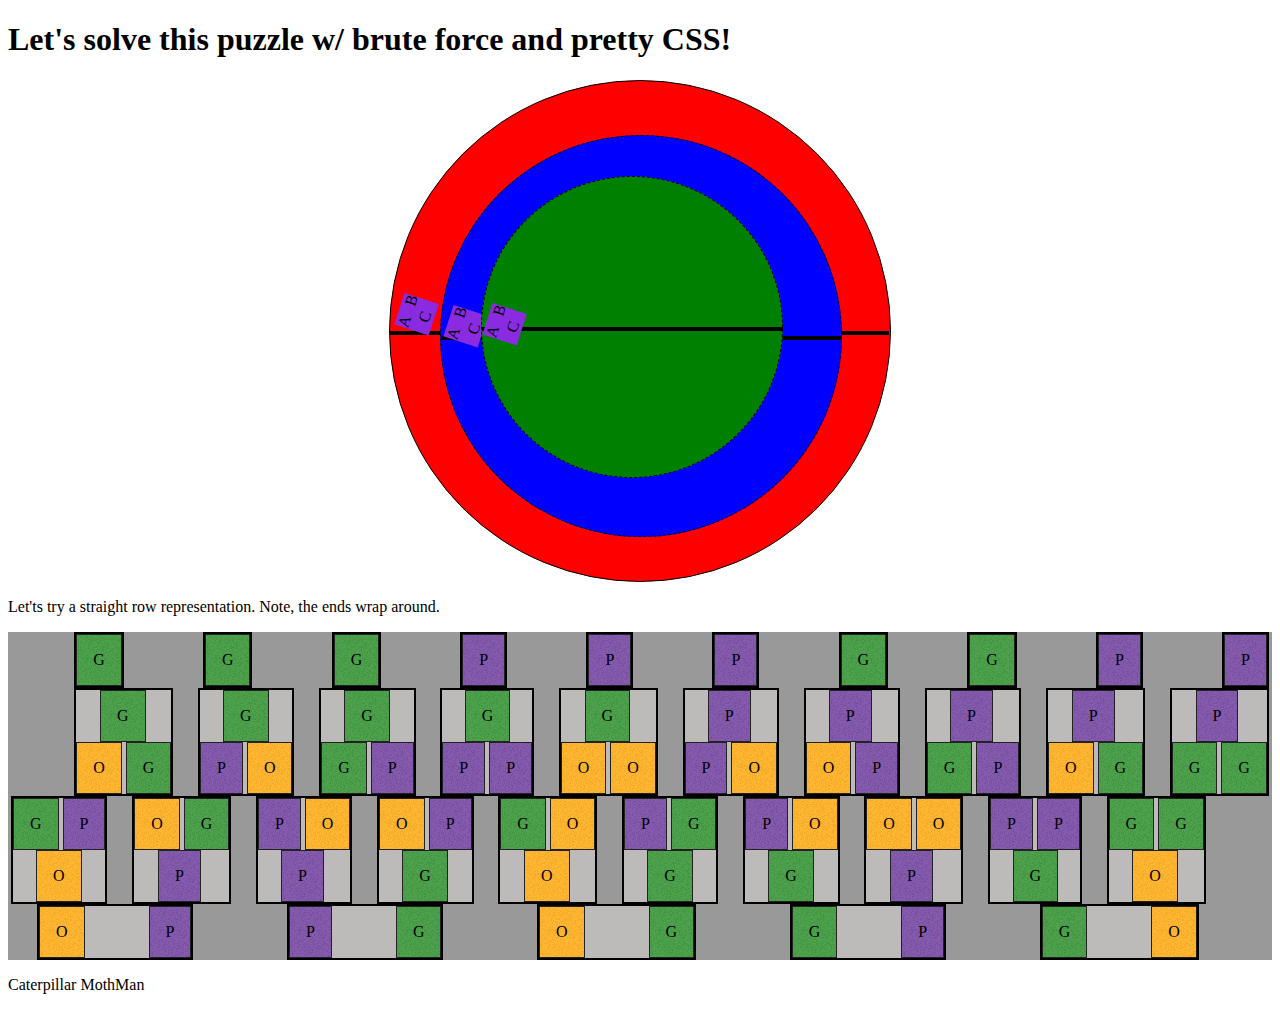
==== puzzle-circle.html @ ad0e80b0 "Setup work: html,css done; JS started." ====
<!DOCTYPE html>
<html>
  <head>
    <meta charset="UTF-8">
    <title>Circle Puzzle</title>
    <script src="mechanics.js" defer></script>
    <link rel="stylesheet" href="puzzle-circle.css" type="text/css">

  </head>
  <body>
    <h1>Let's solve this puzzle w/ brute force and pretty CSS!</h1>

    <section class="circle-puzzle">
      <div class="layer-one">
        <div class="line"></div>
        <span>A  &nbsp B <br>C</span>

        <div class="layer-two">
          <div class="line"></div>
          <span>A  &nbsp B <br>C</span>

          <div class="layer-three">
            <div class="line"></div>
            <span>A  &nbsp B <br>C</span>

          </div>
        </div>
      </div>
    </section>

    <!-- Straight Row Representation -->
    <p> Let'ts try a straight row representation. Note, the ends wrap around.</p>
    <section class="rows-puzzle">
      <div class="row-0">
        <div><span class="green">G</span></div>
        <div><span class="green">G</span></div>
        <div><span class="green">G</span></div>
        <div><span class="purple">P</span></div>
        <div><span class="purple">P</span></div>
        <div><span class="purple">P</span></div>
        <div><span class="green">G</span></div>
        <div><span class="green">G</span></div>
        <div><span class="purple">P</span></div>
        <div><span class="purple">P</span></div>
      </div>

      <div class="row-1">
        <div>
          <span class="green">G</span> <br>
          <span class="orange">O</span>
          <span class="green">G</span>
        </div>
        <div>
          <span class="green">G</span> <br>
          <span class="purple">P</span>
          <span class="orange">O</span>
        </div>
        <div>
          <span class="green">G</span> <br>
          <span class="green">G</span>
          <span class="purple">P</span>
        </div>
        <div>
          <span class="green">G</span> <br>
          <span class="purple">P</span>
          <span class="purple">P</span>
        </div>
        <div>
          <span class="green">G</span> <br>
          <span class="orange">O</span>
          <span class="orange">O</span>
        </div>
        <div>
          <span class="purple">P</span> <br>
          <span class="purple">P</span>
          <span class="orange">O</span>
        </div>
        <div>
          <span class="purple">P</span> <br>
          <span class="orange">O</span>
          <span class="purple">P</span>
        </div>
        <div>
          <span class="purple">P</span> <br>
          <span class="green">G</span>
          <span class="purple">P</span>
        </div>
        <div>
          <span class="purple">P</span> <br>
          <span class="orange">O</span>
          <span class="green">G</span>
        </div>
        <div>
          <span class="purple">P</span> <br>
          <span class="green">G</span>
          <span class="green">G</span>
        </div>
      </div>

      <div class="row-2">
        <div>
          <span class="green">G</span>
          <span class="purple">P</span> <br>
          <span class="orange">O</span>
        </div>
        <div>
          <span class="orange">O</span>
          <span class="green">G</span> <br>
          <span class="purple">P</span>
        </div>
        <div>
          <span class="purple">P</span>
          <span class="orange">O</span> <br>
          <span class="purple">P</span>
        </div>
        <div>
          <span class="orange">O</span>
          <span class="purple">P</span> <br>
          <span class="green">G</span>
        </div>
        <div>
          <span class="green">G</span>
          <span class="orange">O</span> <br>
          <span class="orange">O</span>
        </div>
        <div>
          <span class="purple">P</span>
          <span class="green">G</span> <br>
          <span class="green">G</span>
        </div>
        <div>
          <span class="purple">P</span>
          <span class="orange">O</span> <br>
          <span class="green">G</span>
        </div>
        <div>
          <span class="orange">O</span>
          <span class="orange">O</span> <br>
          <span class="purple">P</span>
        </div>
        <div>
          <span class="purple">P</span>
          <span class="purple">P</span> <br>
          <span class="green">G</span>
        </div>
        <div>
          <span class="green">G</span>
          <span class="green">G</span> <br>
          <span class="orange">O</span>
        </div>
      </div>

      <div class="row-3">
        <div>
          <span class="orange">O</span>
          <span class="purple">P</span> 
        </div>
        <div>
          <span class="purple">P</span>
          <span class="green">G</span>
        </div>
        <div>
          <span class="orange">O</span>
          <span class="green">G</span>
        </div>
        <div>
          <span class="green">G</span>
          <span class="purple">P</span> 
        </div>
        <div>
          <span class="green">G</span>
          <span class="orange">O</span>
        </div>
      </div>
    </section>

    <p><span> Caterpillar </span> <span class="colorBlock">MothMan</span></p>
  </body>
</html>
---- puzzle-circle.css ----
body {
        
}
.layer-one {
  height: 500px;
  width: 500px;
  margin: 0 auto;
  background-color: red;
  border: 1px black solid;
  border-radius: 50%;
  position: relative;
}
.layer-two {
  height: 400px;
  width: 400px;
  background-color: blue;
  border: 1px black dashed;
  border-radius: 50%;
  position: relative;
  top: 10%;
  left: 10%;

}
.layer-three {
  height: 300px;
  width: 300px;
  background-color: green;
  border: 1px black dashed;
  border-radius: 50%;
  position: absolute;
  top: 10%;
  left: 10%;
}
.line {
  width: 99%;
  border: 2px solid black;
  position: relative;
  top: 50%;
}
section.circle-puzzle span {
  display: block;
  transform: rotate(-0.20turn);
  position: absolute;
  top: 43%;
  left: 2%;
  text-align: center;
  background-color: blueviolet;
}

/* Straight Rows CSS */
/* General Styling for all rows */
.rows-puzzle {
  width: 100%;
  background-color: #999999;
}

.row-3, .row-2, .row-1, .row-0 {
  background-color: #999999;
  display: flex;
  flex-flow: row wrap;
  justify-content: space-between;
}

.row-3 div, .row-2 div, .row-1 div, .row-0 div {
  border: 2px solid black;
  border-collapse: collapse;
  margin: 0 3px;
  background-color: #bdbaba;
}


section.rows-puzzle span{
  display: inline-block;
  border: 1px solid #222222;
  padding: 1em;
}

.green {
  background-color: forestgreen;
  background-image: url(noise.png);
}
.purple {
  background-image: url(noise.png);
  background-color: rebeccapurple;
}
.orange {
  background-color: orange;
  background-image: url(noise.png);
}

/* Row-Specific Styling */
.row-0 {
  margin-left: 5%;
}

.row-1 span:nth-of-type(1) {
  margin-left: 25%;
}
.row-1 {
  margin-left: 5%;
}

.row-2 span:nth-of-type(3) {
  margin-left: 25%;
}
.row-2 {
  margin-right: 5%;
}


.row-3 {
  margin-left: 1.5%;
  margin-right: 5%;
}
.row-3>div {
  margin: 0 10px;
}
.row-3 span:nth-of-type(1) {
  margin-right: 60px;
  /*margin: 0 10px;*/
}
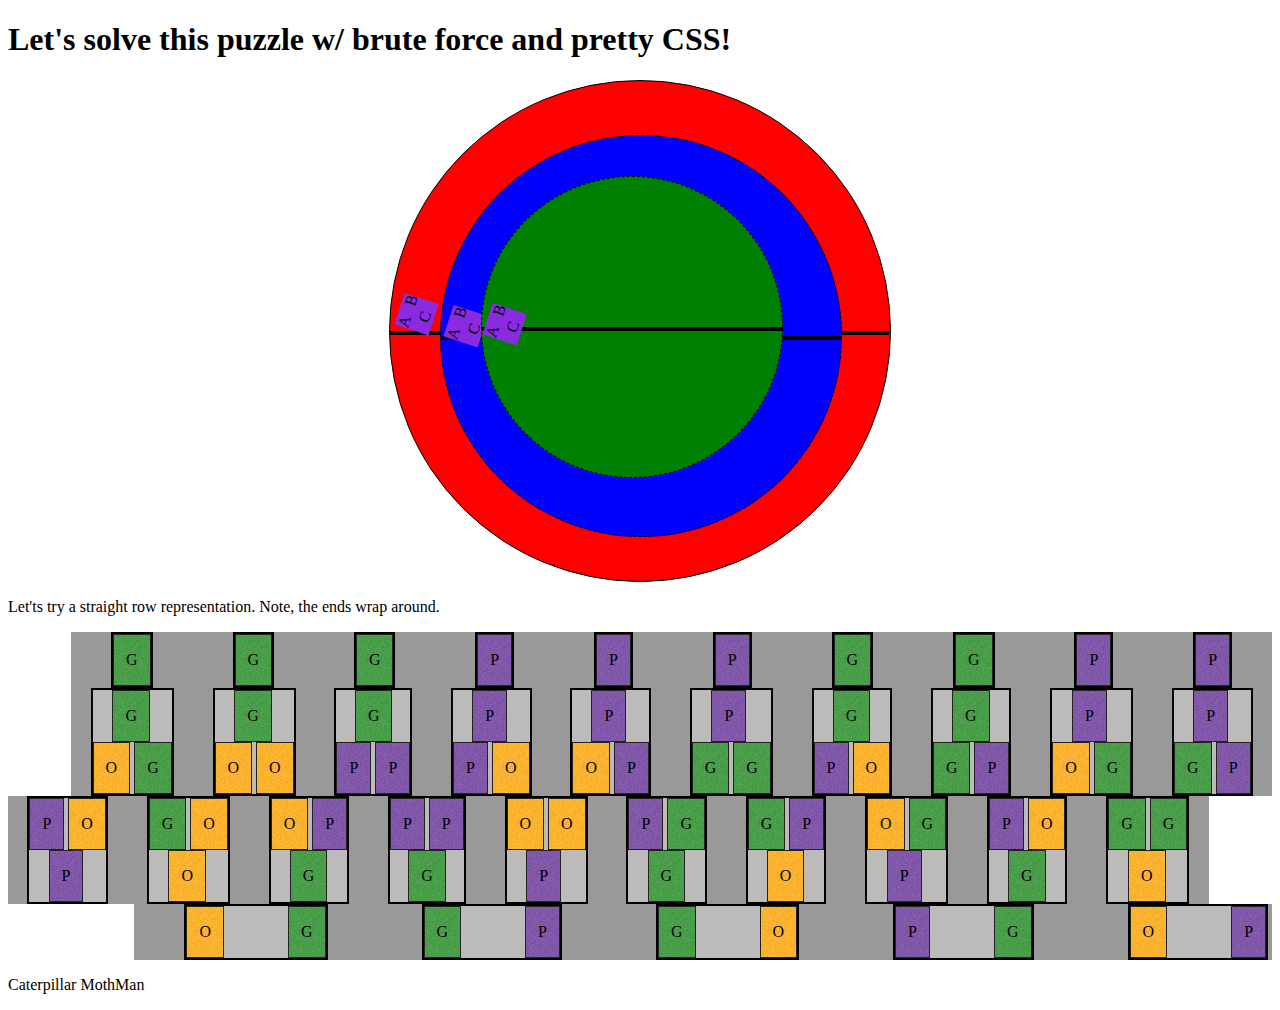
==== commit 632dd05d: "All in working order, but runs through extra perms" ====
--- a/puzzle-circle.html
+++ b/puzzle-circle.html
@@ -30,146 +30,146 @@
 
     <!-- Straight Row Representation -->
     <p> Let'ts try a straight row representation. Note, the ends wrap around.</p>
-    <section class="rows-puzzle">
+    <section class="rows-puzzle" id="rows-puzzle">
       <div class="row-0">
-        <div><span class="green">G</span></div>
-        <div><span class="green">G</span></div>
-        <div><span class="green">G</span></div>
-        <div><span class="purple">P</span></div>
-        <div><span class="purple">P</span></div>
-        <div><span class="purple">P</span></div>
-        <div><span class="green">G</span></div>
-        <div><span class="green">G</span></div>
-        <div><span class="purple">P</span></div>
-        <div><span class="purple">P</span></div>
+        <div><span class="G">G</span></div>
+        <div><span class="G">G</span></div>
+        <div><span class="G">G</span></div>
+        <div><span class="P">P</span></div>
+        <div><span class="P">P</span></div>
+        <div><span class="P">P</span></div>
+        <div><span class="G">G</span></div>
+        <div><span class="G">G</span></div>
+        <div><span class="P">P</span></div>
+        <div><span class="P">P</span></div>
       </div>
 
       <div class="row-1">
         <div>
-          <span class="green">G</span> <br>
-          <span class="orange">O</span>
-          <span class="green">G</span>
+          <span class="G">G</span> <br>
+          <span class="O">O</span>
+          <span class="G">G</span>
         </div>
         <div>
-          <span class="green">G</span> <br>
-          <span class="purple">P</span>
-          <span class="orange">O</span>
+          <span class="G">G</span> <br>
+          <span class="P">P</span>
+          <span class="O">O</span>
         </div>
         <div>
-          <span class="green">G</span> <br>
-          <span class="green">G</span>
-          <span class="purple">P</span>
+          <span class="G">G</span> <br>
+          <span class="G">G</span>
+          <span class="P">P</span>
         </div>
         <div>
-          <span class="green">G</span> <br>
-          <span class="purple">P</span>
-          <span class="purple">P</span>
+          <span class="G">G</span> <br>
+          <span class="P">P</span>
+          <span class="P">P</span>
         </div>
         <div>
-          <span class="green">G</span> <br>
-          <span class="orange">O</span>
-          <span class="orange">O</span>
+          <span class="G">G</span> <br>
+          <span class="O">O</span>
+          <span class="O">O</span>
         </div>
         <div>
-          <span class="purple">P</span> <br>
-          <span class="purple">P</span>
-          <span class="orange">O</span>
+          <span class="P">P</span> <br>
+          <span class="P">P</span>
+          <span class="O">O</span>
         </div>
         <div>
-          <span class="purple">P</span> <br>
-          <span class="orange">O</span>
-          <span class="purple">P</span>
+          <span class="P">P</span> <br>
+          <span class="O">O</span>
+          <span class="P">P</span>
         </div>
         <div>
-          <span class="purple">P</span> <br>
-          <span class="green">G</span>
-          <span class="purple">P</span>
+          <span class="P">P</span> <br>
+          <span class="G">G</span>
+          <span class="P">P</span>
         </div>
         <div>
-          <span class="purple">P</span> <br>
-          <span class="orange">O</span>
-          <span class="green">G</span>
+          <span class="P">P</span> <br>
+          <span class="O">O</span>
+          <span class="G">G</span>
         </div>
         <div>
-          <span class="purple">P</span> <br>
-          <span class="green">G</span>
-          <span class="green">G</span>
+          <span class="P">P</span> <br>
+          <span class="G">G</span>
+          <span class="G">G</span>
         </div>
       </div>
 
       <div class="row-2">
         <div>
-          <span class="green">G</span>
-          <span class="purple">P</span> <br>
-          <span class="orange">O</span>
+          <span class="G">G</span>
+          <span class="P">P</span> <br>
+          <span class="O">O</span>
         </div>
         <div>
-          <span class="orange">O</span>
-          <span class="green">G</span> <br>
-          <span class="purple">P</span>
+          <span class="O">O</span>
+          <span class="G">G</span> <br>
+          <span class="P">P</span>
         </div>
         <div>
-          <span class="purple">P</span>
-          <span class="orange">O</span> <br>
-          <span class="purple">P</span>
+          <span class="P">P</span>
+          <span class="O">O</span> <br>
+          <span class="P">P</span>
         </div>
         <div>
-          <span class="orange">O</span>
-          <span class="purple">P</span> <br>
-          <span class="green">G</span>
+          <span class="O">O</span>
+          <span class="P">P</span> <br>
+          <span class="G">G</span>
         </div>
         <div>
-          <span class="green">G</span>
-          <span class="orange">O</span> <br>
-          <span class="orange">O</span>
+          <span class="G">G</span>
+          <span class="O">O</span> <br>
+          <span class="O">O</span>
         </div>
         <div>
-          <span class="purple">P</span>
-          <span class="green">G</span> <br>
-          <span class="green">G</span>
+          <span class="P">P</span>
+          <span class="G">G</span> <br>
+          <span class="G">G</span>
         </div>
         <div>
-          <span class="purple">P</span>
-          <span class="orange">O</span> <br>
-          <span class="green">G</span>
+          <span class="P">P</span>
+          <span class="O">O</span> <br>
+          <span class="G">G</span>
         </div>
         <div>
-          <span class="orange">O</span>
-          <span class="orange">O</span> <br>
-          <span class="purple">P</span>
+          <span class="O">O</span>
+          <span class="O">O</span> <br>
+          <span class="P">P</span>
         </div>
         <div>
-          <span class="purple">P</span>
-          <span class="purple">P</span> <br>
-          <span class="green">G</span>
+          <span class="P">P</span>
+          <span class="P">P</span> <br>
+          <span class="G">G</span>
         </div>
         <div>
-          <span class="green">G</span>
-          <span class="green">G</span> <br>
-          <span class="orange">O</span>
+          <span class="G">G</span>
+          <span class="G">G</span> <br>
+          <span class="O">O</span>
         </div>
       </div>
 
       <div class="row-3">
         <div>
-          <span class="orange">O</span>
-          <span class="purple">P</span> 
+          <span class="P">P</span>
+          <span class="G">G</span>
         </div>
         <div>
-          <span class="purple">P</span>
-          <span class="green">G</span>
+          <span class="O">O</span>
+          <span class="G">G</span>
         </div>
         <div>
-          <span class="orange">O</span>
-          <span class="green">G</span>
+          <span class="G">G</span>
+          <span class="P">P</span> 
         </div>
         <div>
-          <span class="green">G</span>
-          <span class="purple">P</span> 
+          <span class="G">G</span>
+          <span class="O">O</span>
         </div>
         <div>
-          <span class="green">G</span>
-          <span class="orange">O</span>
+          <span class="O">O</span>
+          <span class="P">P</span> 
         </div>
       </div>
     </section>
--- a/puzzle-circle.css
+++ b/puzzle-circle.css
@@ -51,20 +51,23 @@
 /* General Styling for all rows */
 .rows-puzzle {
   width: 100%;
-  background-color: #999999;
+  /*background-color: #999999;*/
 }
 
-.row-3, .row-2, .row-1, .row-0 {
+.row-2, .row-1, .row-0 {
   background-color: #999999;
   display: flex;
   flex-flow: row wrap;
-  justify-content: space-between;
+  justify-content: space-around;
+}
+.row-3 {
+  background-color: #999999;
 }
 
 .row-3 div, .row-2 div, .row-1 div, .row-0 div {
   border: 2px solid black;
   border-collapse: collapse;
-  margin: 0 3px;
+  margin: 0 0px;
   background-color: #bdbaba;
 }
 
@@ -72,18 +75,18 @@
 section.rows-puzzle span{
   display: inline-block;
   border: 1px solid #222222;
-  padding: 1em;
+  padding: 1em .75em;
 }
 
-.green {
+.G {
   background-color: forestgreen;
   background-image: url(noise.png);
 }
-.purple {
+.P {
   background-image: url(noise.png);
   background-color: rebeccapurple;
 }
-.orange {
+.O {
   background-color: orange;
   background-image: url(noise.png);
 }
@@ -109,11 +112,19 @@
 
 
 .row-3 {
-  margin-left: 1.5%;
-  margin-right: 5%;
+  margin-left: 10%;
+  margin-right: ;
 }
 .row-3>div {
-  margin: 0 10px;
+  margin-right: 60px;
+  margin-left: 30px;
+  display: inline-block;
+}
+.row-3 div:nth-of-type(1) {
+  margin-left: 50px;
+}
+.row-3 div:last-of-type {
+  margin-right: 0px;
 }
 .row-3 span:nth-of-type(1) {
   margin-right: 60px;
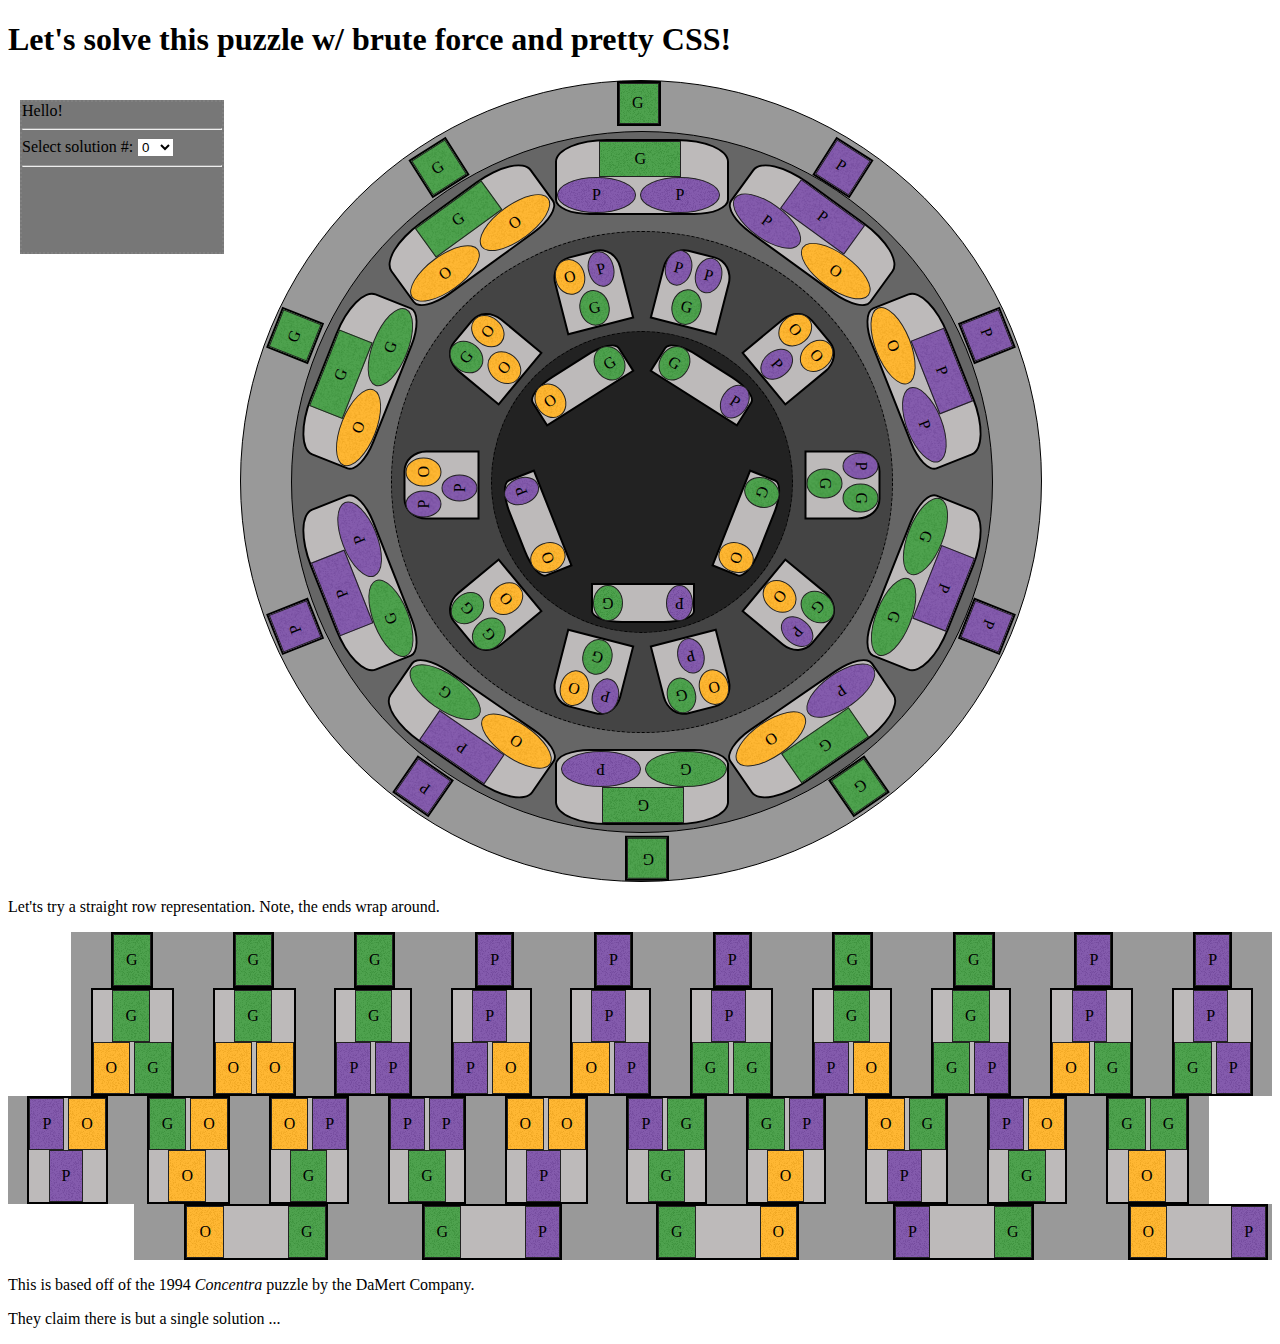
==== commit f65dba94: "All working; visuals done; only error-duplicates" ====
--- a/puzzle-circle.html
+++ b/puzzle-circle.html
@@ -10,20 +10,155 @@
   <body>
     <h1>Let's solve this puzzle w/ brute force and pretty CSS!</h1>
 
-    <section class="circle-puzzle">
+    <section id="buttons">
+      <div>Hello!</div>
+      <hr>
+      <label for="soln-number">Select solution #:</label>
+      <select id="soln-number">
+
+      </select>
+      <hr>
+    </section>
+
+    <section class="circle-puzzle" id="circle-puzzle">
+      <div class="layer-zero">
+        <div class="r0"><span class="G">G</span></div>
+        <div class="r1"><span class="G">G</span></div>
+        <div class="r2"><span class="G">G</span></div>
+        <div class="r3"><span class="P">P</span></div>
+        <div class="r4"><span class="P">P</span></div>
+        <div class="r5"><span class="P">P</span></div>
+        <div class="r6"><span class="G">G</span></div>
+        <div class="r7"><span class="G">G</span></div>
+        <div class="r8"><span class="P">P</span></div>
+        <div class="r9"><span class="P">P</span></div>
+      </div>
       <div class="layer-one">
-        <div class="line"></div>
-        <span>A  &nbsp B <br>C</span>
-
-        <div class="layer-two">
-          <div class="line"></div>
-          <span>A  &nbsp B <br>C</span>
-
-          <div class="layer-three">
-            <div class="line"></div>
-            <span>A  &nbsp B <br>C</span>
-
-          </div>
+        <div class="r0">
+          <span class="G">G</span> <br>
+          <span class="O">O</span>
+          <span class="G">G</span>
+        </div>
+        <div class="r1">
+          <span class="G">G</span> <br>
+          <span class="P">P</span>
+          <span class="O">O</span>
+        </div>
+        <div class="r2">
+          <span class="G">G</span> <br>
+          <span class="G">G</span>
+          <span class="P">P</span>
+        </div>
+        <div class="r3">
+          <span class="G">G</span> <br>
+          <span class="P">P</span>
+          <span class="P">P</span>
+        </div>
+        <div class="r4">
+          <span class="G">G</span> <br>
+          <span class="O">O</span>
+          <span class="O">O</span>
+        </div>
+        <div class="r5">
+          <span class="P">P</span> <br>
+          <span class="P">P</span>
+          <span class="O">O</span>
+        </div>
+        <div class="r6">
+          <span class="P">P</span> <br>
+          <span class="O">O</span>
+          <span class="P">P</span>
+        </div>
+        <div class="r7">
+          <span class="P">P</span> <br>
+          <span class="G">G</span>
+          <span class="P">P</span>
+        </div>
+        <div class="r8">
+          <span class="P">P</span> <br>
+          <span class="O">O</span>
+          <span class="G">G</span>
+        </div>
+        <div class="r9">
+          <span class="P">P</span> <br>
+          <span class="G">G</span>
+          <span class="G">G</span>
+        </div>
+      </div>
+    
+      <div class="layer-two" id="layer-two">
+        <div class="r0">
+          <span class="G">G</span>
+          <span class="P">P</span> <br>
+          <span class="O">O</span>
+        </div>
+        <div class="r1">
+          <span class="O">O</span>
+          <span class="G">G</span> <br>
+          <span class="P">P</span>
+        </div>
+        <div class="r2">
+          <span class="P">P</span>
+          <span class="O">O</span> <br>
+          <span class="P">P</span>
+        </div>
+        <div class="r3">
+          <span class="O">O</span>
+          <span class="P">P</span> <br>
+          <span class="G">G</span>
+        </div>
+        <div class="r4">
+          <span class="G">G</span>
+          <span class="O">O</span> <br>
+          <span class="O">O</span>
+        </div>
+        <div class="r5">
+          <span class="P">P</span>
+          <span class="G">G</span> <br>
+          <span class="G">G</span>
+        </div>
+        <div class="r6">
+          <span class="P">P</span>
+          <span class="O">O</span> <br>
+          <span class="G">G</span>
+        </div>
+        <div class="r7">
+          <span class="O">O</span>
+          <span class="O">O</span> <br>
+          <span class="P">P</span>
+        </div>
+        <div class="r8">
+          <span class="P">P</span>
+          <span class="P">P</span> <br>
+          <span class="G">G</span>
+        </div>
+        <div class="r9">
+          <span class="G">G</span>
+          <span class="G">G</span> <br>
+          <span class="O">O</span>
+        </div>
+      </div>
+
+      <div class="layer-three" id="layer-three">
+        <div class="r0">
+          <span class="P">P</span>
+          <span class="G">G</span>
+        </div>
+        <div class="r1">
+          <span class="O">O</span>
+          <span class="G">G</span>
+        </div>
+        <div class="r2">
+          <span class="G">G</span>
+          <span class="P">P</span> 
+        </div>
+        <div class="r3">
+          <span class="G">G</span>
+          <span class="O">O</span>
+        </div>
+        <div class="r4">
+          <span class="O">O</span>
+          <span class="P">P</span> 
         </div>
       </div>
     </section>
@@ -174,6 +309,7 @@
       </div>
     </section>
 
-    <p><span> Caterpillar </span> <span class="colorBlock">MothMan</span></p>
+    <p>This is based off of the 1994 <em>Concentra</em> puzzle by the DaMert Company.</p>
+    <p>They claim there is but a single solution ...</p>
   </body>
 </html>--- a/puzzle-circle.css
+++ b/puzzle-circle.css
@@ -1,43 +1,68 @@
 body {
         
 }
+
+#buttons {
+  background-color: #777777;
+  border: gray dotted 2px;
+  width: 200px;
+  height: 150px;
+  position: fixed;
+  top: 100px;
+  left: 20px;
+}
+
+/* Circle Layout Styling */
+/* General (circle shapes) */ 
+.circle-puzzle {
+  height: 800px;
+  width: 800px;
+  background-color: #999999;
+  border: 1px black solid;
+  border-radius: 50%;
+  position: relative;
+  top: 50%;
+  left: 50%;
+  margin: 0 0 0 -400px;
+}
 .layer-one {
+  height: 700px;
+  width: 700px;
+  margin: 0 auto;
+  background-color: #666666;
+  border: 1px black solid;
+  border-radius: 50%;
+  position: absolute;
+  top: 50%;
+  left: 50%;
+  margin: -350px 0 0 -350px;
+}
+.layer-two {
   height: 500px;
   width: 500px;
-  margin: 0 auto;
-  background-color: red;
-  border: 1px black solid;
-  border-radius: 50%;
-  position: relative;
-}
-.layer-two {
-  height: 400px;
-  width: 400px;
-  background-color: blue;
+  background-color: #444444;
   border: 1px black dashed;
   border-radius: 50%;
-  position: relative;
-  top: 10%;
-  left: 10%;
+  position: absolute;
+  top: 50%;
+  left: 50%;
+  margin: -250px 0 0 -250px;
 
 }
 .layer-three {
   height: 300px;
   width: 300px;
-  background-color: green;
+  background-color: #222;
   border: 1px black dashed;
   border-radius: 50%;
   position: absolute;
-  top: 10%;
-  left: 10%;
-}
-.line {
-  width: 99%;
-  border: 2px solid black;
-  position: relative;
   top: 50%;
-}
-section.circle-puzzle span {
+  left: 50%;
+  margin: -150px 0 0 -150px;
+}
+
+/*
+section.circle-puzzle div {
   display: block;
   transform: rotate(-0.20turn);
   position: absolute;
@@ -46,7 +71,311 @@
   text-align: center;
   background-color: blueviolet;
 }
-
+*/
+/* Div Rotation Styling*/
+/* Div Rotation Layer-Zero*/
+.layer-zero .r0 {
+  transform: rotate(-0.19turn);
+  position: absolute; 
+  top: 29%;
+  left: 4%;
+}
+.layer-zero .r1 {
+  transform: rotate(-0.09turn);
+  position: absolute; 
+  top: 8%;
+  left: 22%;
+}
+.layer-zero .r2 {
+  position: absolute; 
+  top: 0%;
+  left: 47%;
+}
+.layer-zero .r3 {
+  transform: rotate(0.09turn);
+  position: absolute; 
+  top: 8%;
+  right: 22%;
+}
+.layer-zero .r4 {
+  transform: rotate(0.19turn);
+  position: absolute; 
+  top: 29%;
+  right: 4%;
+}
+.layer-zero .r5 {
+  transform: rotate(-0.69turn);
+  position: absolute; 
+  bottom: 29%;
+  right: 4%;
+}
+.layer-zero .r6 {
+  transform: rotate(-0.596turn);
+  position: absolute; 
+  bottom: 9%;
+  right: 20%;
+}
+.layer-zero .r7 {
+  transform: rotate(.5turn);
+  position: absolute; 
+  bottom: 0%;
+  left: 48%;
+}
+.layer-zero .r8 {
+  transform: rotate(.596turn);
+  position: absolute; 
+  bottom: 9%;
+  left: 20%;
+}
+.layer-zero .r9 {
+  transform: rotate(.69turn);
+  position: absolute; 
+  bottom: 29%;
+  left: 4%;
+}
+
+
+.layer-one .r0 {
+  transform: rotate(-0.19turn);
+  position: absolute; 
+  top: 30%;
+  left: -3%;
+}
+.layer-one .r1 {
+  transform: rotate(-0.10turn);
+  position: absolute; 
+  top: 9%;
+  left: 13%;
+}
+.layer-one .r2 {
+  position: absolute; 
+  top: 1%;
+  left: 37.5%;
+}
+.layer-one .r3 {
+  transform: rotate(0.1turn);
+  position: absolute; 
+  top: 9%;
+  right: 13%;
+}
+.layer-one .r4 {
+  transform: rotate(0.19turn);
+  position: absolute; 
+  top: 30%;
+  right: -3%;
+}
+.layer-one .r5 {
+  transform: rotate(-0.69turn);
+  position: absolute; 
+  bottom: 30%;
+  right: -3%;
+}
+.layer-one .r6 {
+  transform: rotate(-0.596turn);
+  position: absolute; 
+  bottom: 9%;
+  right: 13%;
+}
+.layer-one .r7 {
+  transform: rotate(.5turn);
+  position: absolute; 
+  bottom: 1%;
+  left: 37.5%;
+}
+.layer-one .r8 {
+  transform: rotate(.596turn);
+  position: absolute; 
+  bottom: 9%;
+  left: 13%;
+}
+.layer-one .r9 {
+  transform: rotate(.69turn);
+  position: absolute; 
+  bottom: 30%;
+  left: -3%;
+}
+
+/* Div Rotation layer-two*/
+.layer-two .r0 {
+  transform: rotate(-.25turn);
+  position: absolute; 
+  top: 43%;
+  left: 3%;
+}
+.layer-two .r1 {
+  transform: rotate(-.14turn);
+  position: absolute; 
+  top: 17%;
+  left: 13%;
+}
+.layer-two .r2 {
+  transform: rotate(-.04turn);
+  position: absolute; 
+  top: 4%;
+  left: 33%;
+}
+.layer-two .r3 {
+  transform: rotate(.04turn);
+  position: absolute; 
+  top: 4%;
+  right: 33%;
+}
+.layer-two .r4 {
+  transform: rotate(.14turn);
+  position: absolute; 
+  top: 17%;
+  right: 13%;
+}
+.layer-two .r5 {
+  transform: rotate(.25turn);
+  position: absolute; 
+  top: 43%;
+  right: 3%;
+}
+.layer-two .r6 {
+  transform: rotate(-.64turn);
+  position: absolute; 
+  bottom: 17%;
+  right: 13%;
+}
+.layer-two .r7 {
+  transform: rotate(.46turn);
+  position: absolute; 
+  bottom: 4%;
+  right: 33%;
+}
+.layer-two .r8 {
+  transform: rotate(-.46turn);
+  position: absolute; 
+  bottom: 4%;
+  left: 33%;
+}
+.layer-two .r9 {
+  transform: rotate(.64turn);
+  position: absolute; 
+  bottom: 17%;
+  left: 13%;
+}
+/* Div Rotation layer-three*/
+.layer-three .r0 {
+  transform: rotate(-0.09turn);
+  position: absolute; 
+  top: 10%;
+  left: 12%;
+}
+.layer-three .r1 {
+  transform: rotate(0.09turn);
+  position: absolute; 
+  top: 10%;
+  right: 12%;
+}
+.layer-three .r2 {
+  transform: rotate(-0.69turn);
+  position: absolute; 
+  bottom: 29%;
+  right: -3%;
+}
+.layer-three .r3 {
+  transform: rotate(.5turn);
+  position: absolute; 
+  bottom: 3%;
+  left: 33%;
+}
+.layer-three .r4 {
+  transform: rotate(.69turn);
+  position: absolute; 
+  bottom: 29%;
+  left: -3%;
+}
+
+/* Layer-Specific Visual Styling */
+.layer-zero div {
+  border: 2px solid black;
+  border-collapse: collapse;
+  margin: 0 0px;
+  background-color: #bdbaba;
+  width: 40px;
+}
+.layer-zero span {
+  display: block;
+  border: 1px solid #222222;
+  padding: .65em .75em;
+}
+
+/* Layer One Elements, Visual */
+.layer-one>div {
+  border: 2px solid black;
+  border-collapse: collapse;
+  border-top-left-radius: 30%;
+  border-top-right-radius: 30%;
+  border-bottom-left-radius: 20%;
+  border-bottom-right-radius: 20%;
+  margin: 0 0px;
+  background-color: #bdbaba;
+  /*width: 65px; */
+  width: 170px;
+  display: block;
+}
+.layer-one span{
+  display: inline-block;
+  border: 1px solid #222222;
+  /*padding: .5em;*/
+  padding: .5em 2.15em;
+  /*border-radius: 50%;*/
+}
+.layer-one span {
+  border-radius: 50%;
+}
+.layer-one span:nth-of-type(1) {
+  border-radius: 0%;
+  margin-left: 25%;
+}
+
+/* Layer Two Elements */
+.layer-two>div {
+  border: 2px solid black;
+  border-collapse: collapse;
+  border-top-left-radius: 30%;
+  border-top-right-radius: 30%;
+  margin: 0 0px;
+  background-color: #bdbaba;
+  width: 65px;
+  display: block;
+}
+.layer-two span{
+  display: inline-block;
+  border: 1px solid #222222;
+  padding: .5em;
+  border-radius: 50%;
+}
+.layer-two span:nth-of-type(3) {
+  margin-left: 25%;
+}
+
+/* Layer Three Visuals*/
+.layer-three>div {
+  border: 2px solid black;
+  border-collapse: collapse;
+  border-top-left-radius: 30%;
+  border-top-right-radius: 30%;
+  margin: 0 0px;
+  background-color: #bdbaba;
+  width: 100px;
+  display: flex;
+  justify-content: space-between;
+}
+.layer-three span {
+  display: inline-block;
+  border: 1px solid #222222;
+  padding: .5em;
+  border-radius: 50%;
+}
+.layer-three span:nth-of-type(1) {
+  margin-right: 20px;
+  /*margin: 0 10px;*/
+}
+
+/*********************************************/
 /* Straight Rows CSS */
 /* General Styling for all rows */
 .rows-puzzle {
@@ -113,7 +442,6 @@
 
 .row-3 {
   margin-left: 10%;
-  margin-right: ;
 }
 .row-3>div {
   margin-right: 60px;
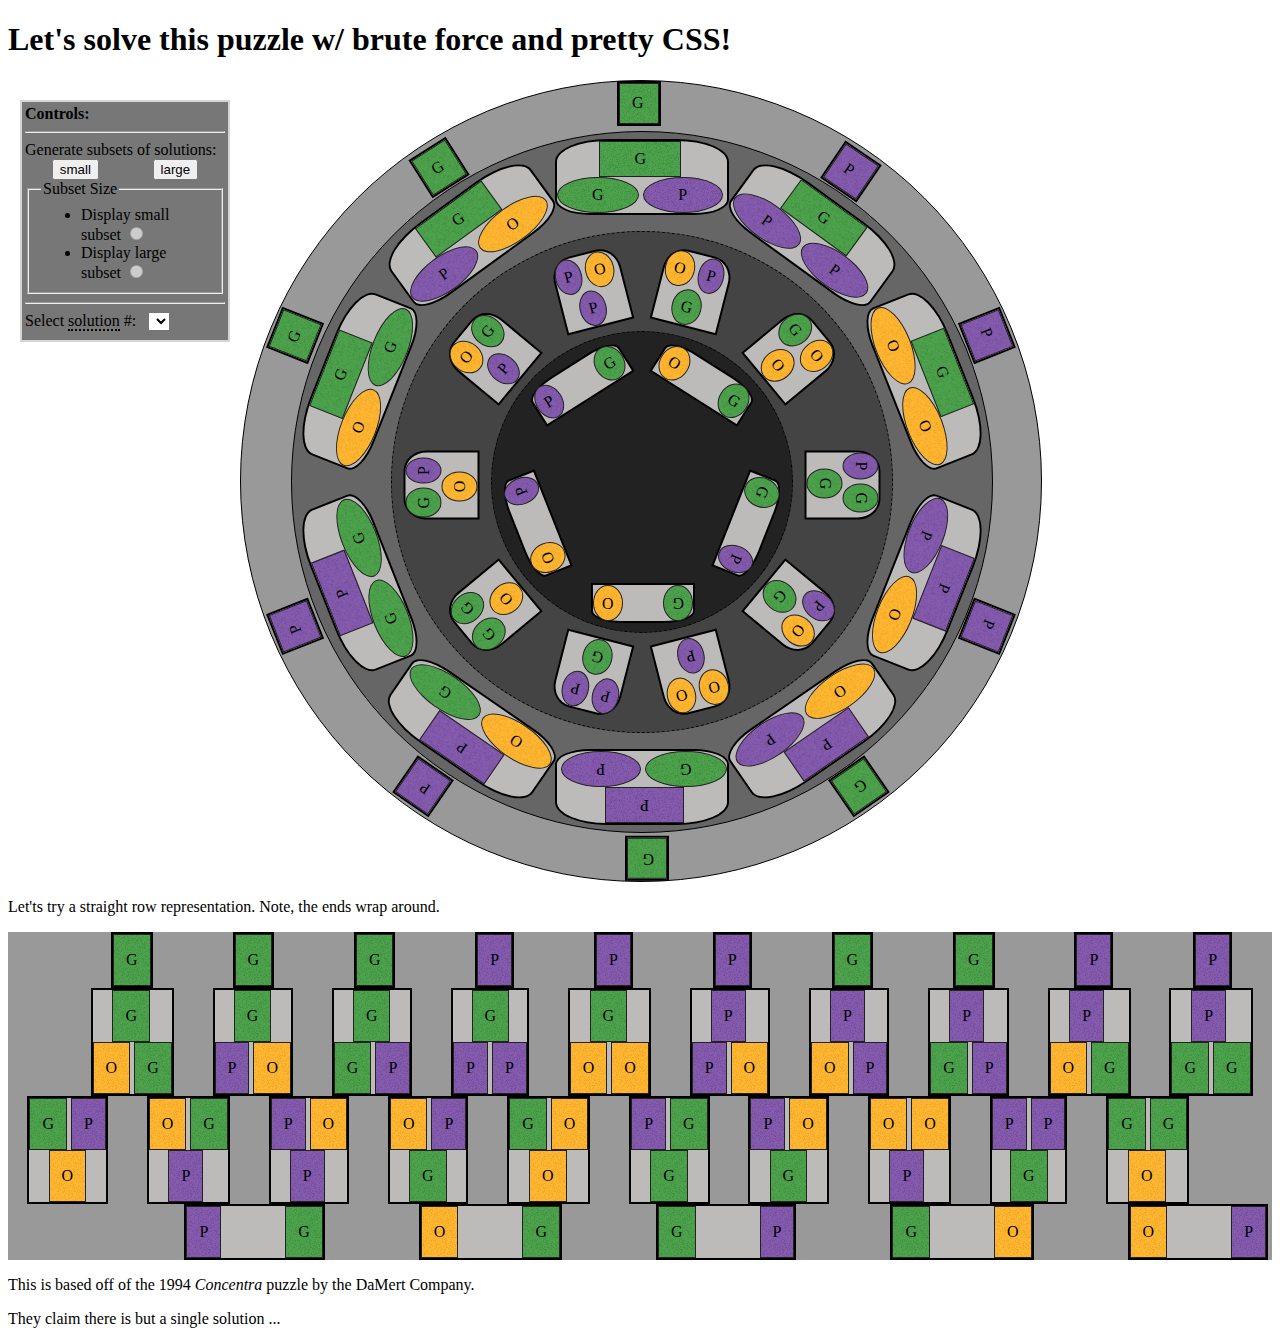
==== commit d1238c11: "All functionality working, including buttons to start perms only" ====
--- a/puzzle-circle.html
+++ b/puzzle-circle.html
@@ -11,13 +11,36 @@
     <h1>Let's solve this puzzle w/ brute force and pretty CSS!</h1>
 
     <section id="buttons">
-      <div>Hello!</div>
+      <div><strong>Controls:</strong></div>
+      <div id="soln-generator">
+        <hr>
+        <label for="generate-small">Generate subsets of solutions:</label>
+        <div>
+          <input type="button" id="generate-small" value="small">
+          <input type="button" id="generate-large" value="large">
+        </div>
+      </div>
+
+      <!--Radio buttons to switch between subsets after they've been generated-->
+      <fieldset>
+        <legend>Subset Size</legend>
+        <ul>
+          <li>
+            <label for="small-soln">Display small subset</label>
+            <input type="radio" id="small-soln" name="subset" value="S" disabled>
+          </li>
+          <li>
+            <label for="large-soln">Display large subset</label>
+            <input type="radio" id="large-soln" name="subset" value="L" disabled>
+          </li>
+        </ul>
+      </fieldset>
+
       <hr>
-      <label for="soln-number">Select solution #:</label>
+      <label for="soln-number">Select <abbr title="Note: This is only a sample of solutions (2nd row permutations are limited).">solution</abbr> #: &nbsp</label>
       <select id="soln-number">
 
       </select>
-      <hr>
     </section>
 
     <section class="circle-puzzle" id="circle-puzzle">
--- a/puzzle-circle.css
+++ b/puzzle-circle.css
@@ -1,16 +1,35 @@
-body {
-        
-}
-
+html {
+  /* maybe for using rem ...*/
+  /*font-size: 10;*/
+}
+
+/* Buttons & Control Panel */
 #buttons {
   background-color: #777777;
-  border: gray dotted 2px;
+  border: #d6d5d5 solid 2px;
+  padding: 3px;
+  padding-bottom: 9px;
   width: 200px;
-  height: 150px;
+  height: auto;
   position: fixed;
   top: 100px;
   left: 20px;
-}
+  z-index: 2;
+}
+#soln-generator div{
+  display: flex;
+  justify-content: space-around;
+}
+fieldset ul {
+  margin: 2px auto 0px auto;
+}
+#buttons abbr {
+  text-decoration: none;
+  border-bottom: 2px dotted black;
+}
+
+
+
 
 /* Circle Layout Styling */
 /* General (circle shapes) */ 
@@ -92,10 +111,10 @@
   left: 47%;
 }
 .layer-zero .r3 {
-  transform: rotate(0.09turn);
-  position: absolute; 
-  top: 8%;
-  right: 22%;
+  transform: rotate(0.095turn);
+  position: absolute; 
+  top: 8.5%;
+  right: 21%;
 }
 .layer-zero .r4 {
   transform: rotate(0.19turn);
@@ -319,9 +338,8 @@
 .layer-one span{
   display: inline-block;
   border: 1px solid #222222;
-  /*padding: .5em;*/
   padding: .5em 2.15em;
-  /*border-radius: 50%;*/
+
 }
 .layer-one span {
   border-radius: 50%;
@@ -340,12 +358,14 @@
   margin: 0 0px;
   background-color: #bdbaba;
   width: 65px;
+  /*width: 70px;*/
   display: block;
 }
 .layer-two span{
   display: inline-block;
   border: 1px solid #222222;
   padding: .5em;
+  /*padding: .6em;*/
   border-radius: 50%;
 }
 .layer-two span:nth-of-type(3) {
@@ -380,7 +400,7 @@
 /* General Styling for all rows */
 .rows-puzzle {
   width: 100%;
-  /*background-color: #999999;*/
+  background-color: #999999;
 }
 
 .row-2, .row-1, .row-0 {
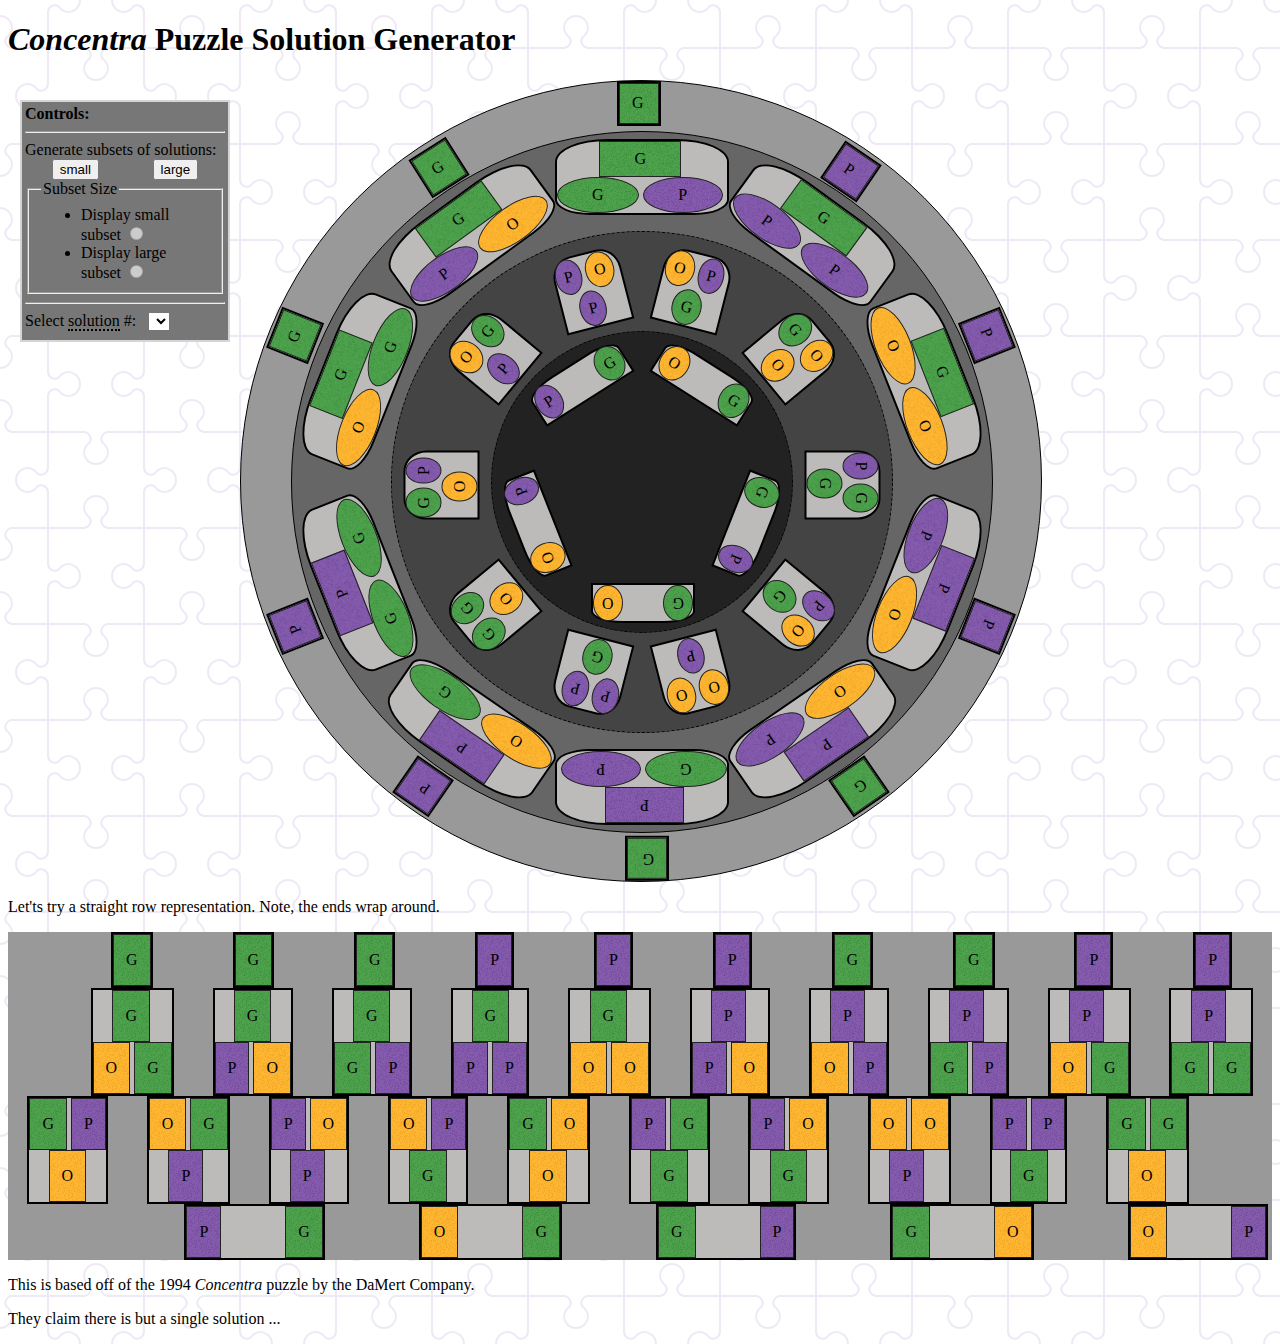
==== commit c2988cb9: "added hero bg image and updated title" ====
--- a/puzzle-circle.html
+++ b/puzzle-circle.html
@@ -8,7 +8,7 @@
 
   </head>
   <body>
-    <h1>Let's solve this puzzle w/ brute force and pretty CSS!</h1>
+    <h1><em>Concentra</em> Puzzle Solution Generator</h1>
 
     <section id="buttons">
       <div><strong>Controls:</strong></div>
--- a/puzzle-circle.css
+++ b/puzzle-circle.css
@@ -1,7 +1,8 @@
 html {
   /* maybe for using rem ...*/
   /*font-size: 10;*/
-}
+  background-color: #ffffff;
+  background-image: url("data:image/svg+xml,%3Csvg xmlns='http://www.w3.org/2000/svg' width='192' height='192' viewBox='0 0 192 192'%3E%3Cpath fill='%23663399' fill-opacity='0.11' d='M192 15v2a11 11 0 0 0-11 11c0 1.94 1.16 4.75 2.53 6.11l2.36 2.36a6.93 6.93 0 0 1 1.22 7.56l-.43.84a8.08 8.08 0 0 1-6.66 4.13H145v35.02a6.1 6.1 0 0 0 3.03 4.87l.84.43c1.58.79 4 .4 5.24-.85l2.36-2.36a12.04 12.04 0 0 1 7.51-3.11 13 13 0 1 1 .02 26 12 12 0 0 1-7.53-3.11l-2.36-2.36a4.93 4.93 0 0 0-5.24-.85l-.84.43a6.1 6.1 0 0 0-3.03 4.87V143h35.02a8.08 8.08 0 0 1 6.66 4.13l.43.84a6.91 6.91 0 0 1-1.22 7.56l-2.36 2.36A10.06 10.06 0 0 0 181 164a11 11 0 0 0 11 11v2a13 13 0 0 1-13-13 12 12 0 0 1 3.11-7.53l2.36-2.36a4.93 4.93 0 0 0 .85-5.24l-.43-.84a6.1 6.1 0 0 0-4.87-3.03H145v35.02a8.08 8.08 0 0 1-4.13 6.66l-.84.43a6.91 6.91 0 0 1-7.56-1.22l-2.36-2.36A10.06 10.06 0 0 0 124 181a11 11 0 0 0-11 11h-2a13 13 0 0 1 13-13c2.47 0 5.79 1.37 7.53 3.11l2.36 2.36a4.94 4.94 0 0 0 5.24.85l.84-.43a6.1 6.1 0 0 0 3.03-4.87V145h-35.02a8.08 8.08 0 0 1-6.66-4.13l-.43-.84a6.91 6.91 0 0 1 1.22-7.56l2.36-2.36A10.06 10.06 0 0 0 107 124a11 11 0 0 0-22 0c0 1.94 1.16 4.75 2.53 6.11l2.36 2.36a6.93 6.93 0 0 1 1.22 7.56l-.43.84a8.08 8.08 0 0 1-6.66 4.13H49v35.02a6.1 6.1 0 0 0 3.03 4.87l.84.43c1.58.79 4 .4 5.24-.85l2.36-2.36a12.04 12.04 0 0 1 7.51-3.11A13 13 0 0 1 81 192h-2a11 11 0 0 0-11-11c-1.94 0-4.75 1.16-6.11 2.53l-2.36 2.36a6.93 6.93 0 0 1-7.56 1.22l-.84-.43a8.08 8.08 0 0 1-4.13-6.66V145H11.98a6.1 6.1 0 0 0-4.87 3.03l-.43.84c-.79 1.58-.4 4 .85 5.24l2.36 2.36a12.04 12.04 0 0 1 3.11 7.51A13 13 0 0 1 0 177v-2a11 11 0 0 0 11-11c0-1.94-1.16-4.75-2.53-6.11l-2.36-2.36a6.93 6.93 0 0 1-1.22-7.56l.43-.84a8.08 8.08 0 0 1 6.66-4.13H47v-35.02a6.1 6.1 0 0 0-3.03-4.87l-.84-.43c-1.59-.8-4-.4-5.24.85l-2.36 2.36A12 12 0 0 1 28 109a13 13 0 1 1 0-26c2.47 0 5.79 1.37 7.53 3.11l2.36 2.36a4.94 4.94 0 0 0 5.24.85l.84-.43A6.1 6.1 0 0 0 47 84.02V49H11.98a8.08 8.08 0 0 1-6.66-4.13l-.43-.84a6.91 6.91 0 0 1 1.22-7.56l2.36-2.36A10.06 10.06 0 0 0 11 28 11 11 0 0 0 0 17v-2a13 13 0 0 1 13 13c0 2.47-1.37 5.79-3.11 7.53l-2.36 2.36a4.94 4.94 0 0 0-.85 5.24l.43.84A6.1 6.1 0 0 0 11.98 47H47V11.98a8.08 8.08 0 0 1 4.13-6.66l.84-.43a6.91 6.91 0 0 1 7.56 1.22l2.36 2.36A10.06 10.06 0 0 0 68 11 11 11 0 0 0 79 0h2a13 13 0 0 1-13 13 12 12 0 0 1-7.53-3.11l-2.36-2.36a4.93 4.93 0 0 0-5.24-.85l-.84.43A6.1 6.1 0 0 0 49 11.98V47h35.02a8.08 8.08 0 0 1 6.66 4.13l.43.84a6.91 6.91 0 0 1-1.22 7.56l-2.36 2.36A10.06 10.06 0 0 0 85 68a11 11 0 0 0 22 0c0-1.94-1.16-4.75-2.53-6.11l-2.36-2.36a6.93 6.93 0 0 1-1.22-7.56l.43-.84a8.08 8.08 0 0 1 6.66-4.13H143V11.98a6.1 6.1 0 0 0-3.03-4.87l-.84-.43c-1.59-.8-4-.4-5.24.85l-2.36 2.36A12 12 0 0 1 124 13a13 13 0 0 1-13-13h2a11 11 0 0 0 11 11c1.94 0 4.75-1.16 6.11-2.53l2.36-2.36a6.93 6.93 0 0 1 7.56-1.22l.84.43a8.08 8.08 0 0 1 4.13 6.66V47h35.02a6.1 6.1 0 0 0 4.87-3.03l.43-.84c.8-1.59.4-4-.85-5.24l-2.36-2.36A12 12 0 0 1 179 28a13 13 0 0 1 13-13zM84.02 143a6.1 6.1 0 0 0 4.87-3.03l.43-.84c.8-1.59.4-4-.85-5.24l-2.36-2.36A12 12 0 0 1 83 124a13 13 0 1 1 26 0c0 2.47-1.37 5.79-3.11 7.53l-2.36 2.36a4.94 4.94 0 0 0-.85 5.24l.43.84a6.1 6.1 0 0 0 4.87 3.03H143v-35.02a8.08 8.08 0 0 1 4.13-6.66l.84-.43a6.91 6.91 0 0 1 7.56 1.22l2.36 2.36A10.06 10.06 0 0 0 164 107a11 11 0 0 0 0-22c-1.94 0-4.75 1.16-6.11 2.53l-2.36 2.36a6.93 6.93 0 0 1-7.56 1.22l-.84-.43a8.08 8.08 0 0 1-4.13-6.66V49h-35.02a6.1 6.1 0 0 0-4.87 3.03l-.43.84c-.79 1.58-.4 4 .85 5.24l2.36 2.36a12.04 12.04 0 0 1 3.11 7.51A13 13 0 1 1 83 68a12 12 0 0 1 3.11-7.53l2.36-2.36a4.93 4.93 0 0 0 .85-5.24l-.43-.84A6.1 6.1 0 0 0 84.02 49H49v35.02a8.08 8.08 0 0 1-4.13 6.66l-.84.43a6.91 6.91 0 0 1-7.56-1.22l-2.36-2.36A10.06 10.06 0 0 0 28 85a11 11 0 0 0 0 22c1.94 0 4.75-1.16 6.11-2.53l2.36-2.36a6.93 6.93 0 0 1 7.56-1.22l.84.43a8.08 8.08 0 0 1 4.13 6.66V143h35.02z'%3E%3C/path%3E%3C/svg%3E");}
 
 /* Buttons & Control Panel */
 #buttons {
